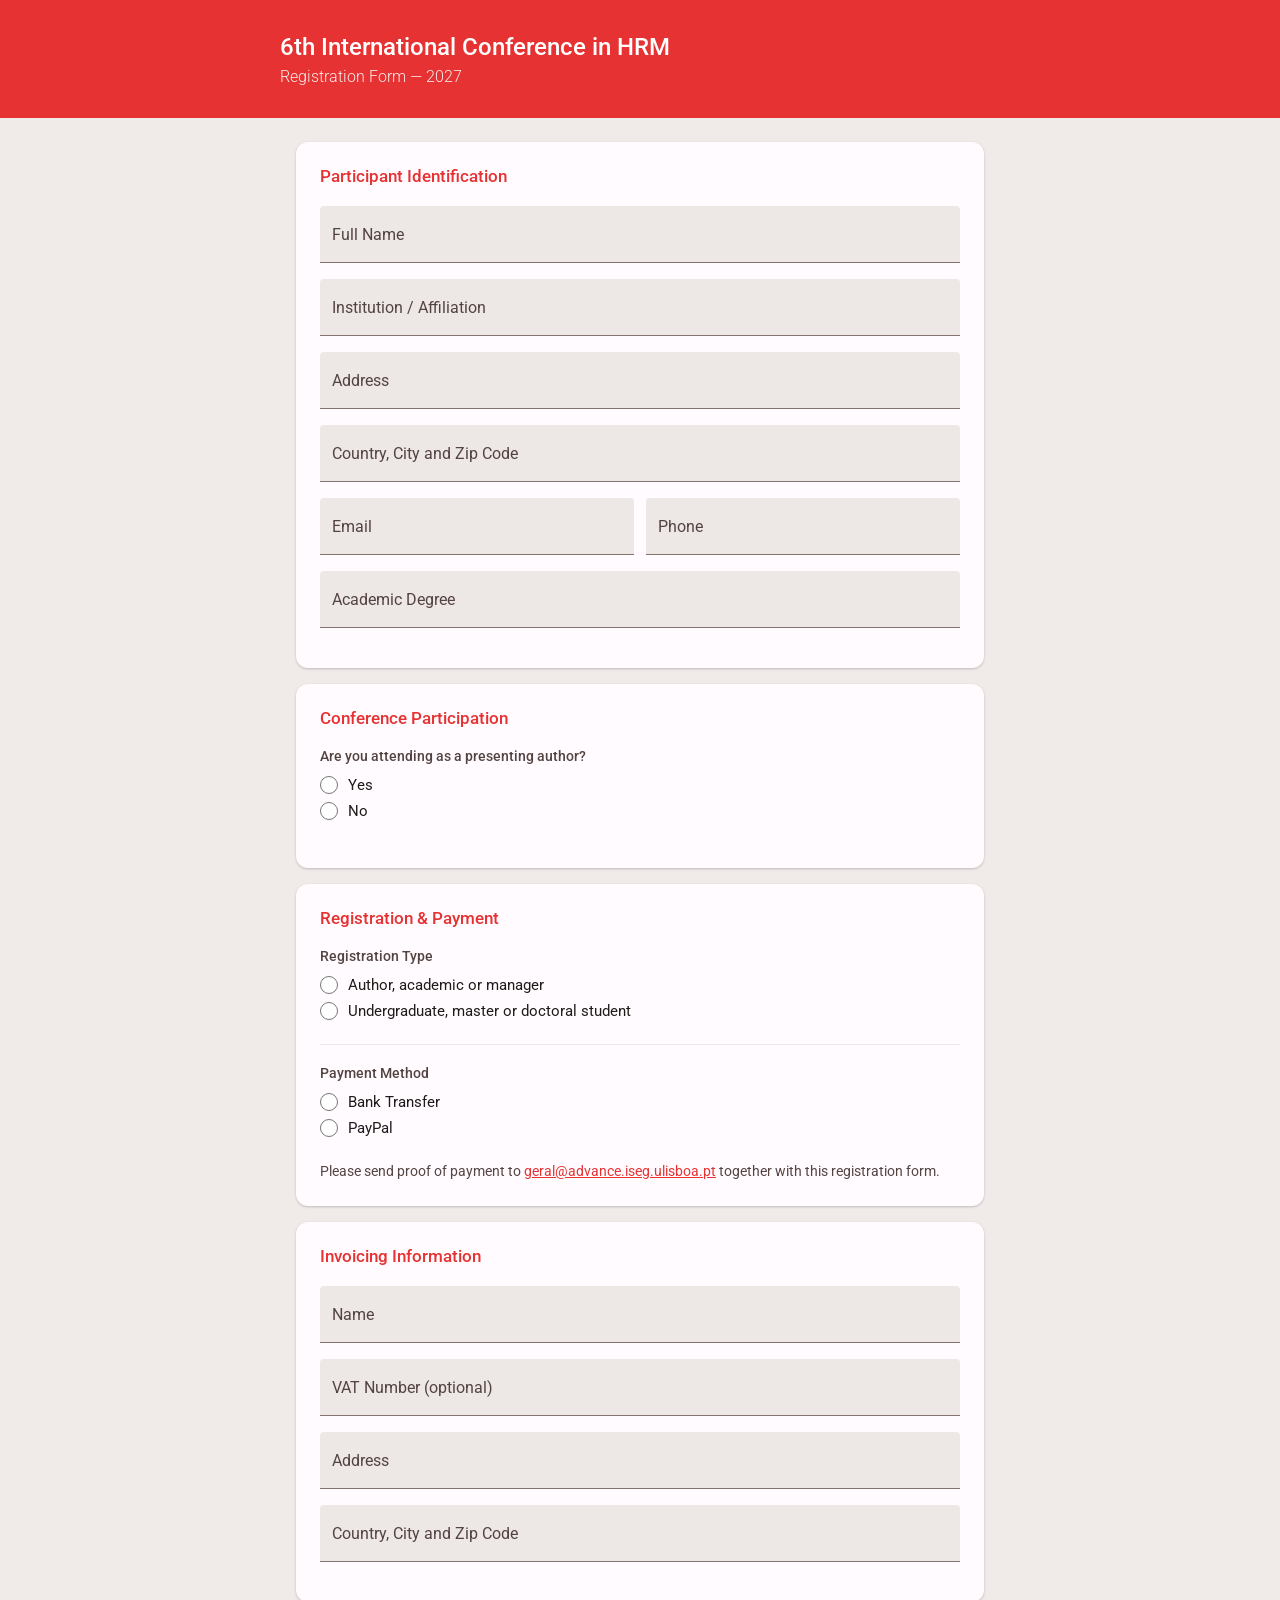
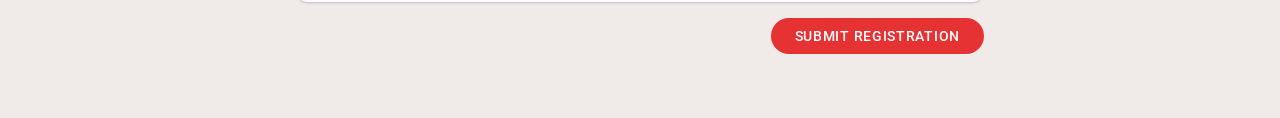
==== index.html @ ac009afc "Build frontend with native HTML/CSS/JS Registration form with four sections (participant ID, confere" ====
<!DOCTYPE html>
<html lang="en">
<head>
  <meta charset="UTF-8">
  <meta name="viewport" content="width=device-width, initial-scale=1.0">
  <title>ICHRM 2027 — Registration</title>
  <link rel="preconnect" href="https://fonts.googleapis.com">
  <link href="https://fonts.googleapis.com/css2?family=Roboto:ital,wght@0,300;0,400;0,500;0,700;1,400&display=swap" rel="stylesheet">
  <link rel="stylesheet" href="css/style.css">
  <script type="module" src="js/form.js"></script>
</head>
<body>

  <header class="site-header">
    <div class="site-header__inner">
      <h1 class="site-header__title">6th International Conference in HRM</h1>
      <p class="site-header__subtitle">Registration Form — 2027</p>
    </div>
  </header>

  <main class="page-main">

    <form id="registrationForm" novalidate>

      <!-- 1. Participant Identification -->
      <section class="form-card">
        <h2 class="form-card__title">Participant Identification</h2>

        <div class="field-row">
          <div class="text-field">
            <input id="name" name="name" type="text" placeholder=" " required>
            <label for="name">Full Name</label>
          </div>
        </div>
        <div class="field-row">
          <div class="text-field">
            <input id="institution" name="institution" type="text" placeholder=" " required>
            <label for="institution">Institution / Affiliation</label>
          </div>
        </div>
        <div class="field-row">
          <div class="text-field">
            <input id="address" name="address" type="text" placeholder=" " required>
            <label for="address">Address</label>
          </div>
        </div>
        <div class="field-row">
          <div class="text-field">
            <input id="countryCity" name="countryCity" type="text" placeholder=" " required>
            <label for="countryCity">Country, City and Zip Code</label>
          </div>
        </div>
        <div class="field-row field-row--two">
          <div class="text-field">
            <input id="email" name="email" type="email" placeholder=" " required>
            <label for="email">Email</label>
          </div>
          <div class="text-field">
            <input id="phone" name="phone" type="tel" placeholder=" " required>
            <label for="phone">Phone</label>
          </div>
        </div>
        <div class="field-row">
          <div class="text-field">
            <input id="academicDegree" name="academicDegree" type="text" placeholder=" " required>
            <label for="academicDegree">Academic Degree</label>
          </div>
        </div>
      </section>

      <!-- 2. Conference Participation -->
      <section class="form-card">
        <h2 class="form-card__title">Conference Participation</h2>

        <div class="radio-group">
          <p class="radio-group__label">Are you attending as a presenting author?</p>
          <label class="radio-label">
            <input type="radio" name="isAuthor" value="yes">
            <span>Yes</span>
          </label>
          <label class="radio-label">
            <input type="radio" name="isAuthor" value="no">
            <span>No</span>
          </label>
        </div>

        <div id="authorSection" hidden>
          <hr class="section-divider">

          <div class="field-row">
            <div class="text-field">
              <input id="paperTitle" name="paperTitle" type="text" placeholder=" ">
              <label for="paperTitle">Paper Title</label>
            </div>
          </div>

          <div class="radio-group">
            <p class="radio-group__label">Presentation Format</p>
            <label class="radio-label">
              <input type="radio" name="presentationFormat" value="onsite">
              <span>Onsite</span>
            </label>
            <label class="radio-label">
              <input type="radio" name="presentationFormat" value="online">
              <span>Online</span>
            </label>
          </div>

          <div class="file-upload">
            <p class="file-upload__label">Paper <span class="field-hint">(DOCX, max 20 MB)</span></p>
            <input type="file" id="paperInput" accept=".docx,application/vnd.openxmlformats-officedocument.wordprocessingml.document" hidden>
            <div class="file-upload__control">
              <button type="button" class="btn-outlined" id="paperBtn">Upload Paper</button>
              <span id="paperName" class="file-upload__name">No file selected</span>
            </div>
            <p id="paperError" class="inline-error" hidden></p>
          </div>
        </div>
      </section>

      <!-- 3. Registration & Payment -->
      <section class="form-card">
        <h2 class="form-card__title">Registration &amp; Payment</h2>

        <div class="radio-group">
          <p class="radio-group__label">Registration Type</p>
          <label class="radio-label">
            <input type="radio" name="registrationType" value="author_academic_manager">
            <span>Author, academic or manager</span>
          </label>
          <label class="radio-label">
            <input type="radio" name="registrationType" value="student">
            <span>Undergraduate, master or doctoral student</span>
          </label>
        </div>

        <div id="feeDisplay" class="fee-display" hidden>
          <span class="fee-display__label">Your registration fee:</span>
          <span class="fee-display__amount" id="feeAmount"></span>
          <span class="fee-display__period" id="feePeriod"></span>
        </div>

        <hr class="section-divider">

        <div class="radio-group">
          <p class="radio-group__label">Payment Method</p>
          <label class="radio-label">
            <input type="radio" name="paymentMethod" value="bank_transfer">
            <span>Bank Transfer</span>
          </label>
          <label class="radio-label">
            <input type="radio" name="paymentMethod" value="paypal">
            <span>PayPal</span>
          </label>
        </div>

        <div id="bankInfo" class="payment-info" hidden>
          <p><strong>IBAN:</strong> 0035 0371 0000 4045 1307 9</p>
          <p><strong>BIC / SWIFT:</strong> CGDIPTPL</p>
        </div>
        <div id="paypalInfo" class="payment-info" hidden>
          <p><strong>PayPal:</strong> geral@advance.iseg.ulisboa.pt</p>
        </div>
        <p class="payment-note">
          Please send proof of payment to
          <a href="mailto:geral@advance.iseg.ulisboa.pt">geral@advance.iseg.ulisboa.pt</a>
          together with this registration form.
        </p>
      </section>

      <!-- 4. Invoicing -->
      <section class="form-card">
        <h2 class="form-card__title">Invoicing Information</h2>

        <div class="field-row">
          <div class="text-field">
            <input id="invoiceName" name="invoiceName" type="text" placeholder=" " required>
            <label for="invoiceName">Name</label>
          </div>
        </div>
        <div class="field-row">
          <div class="text-field">
            <input id="vatNumber" name="vatNumber" type="text" placeholder=" ">
            <label for="vatNumber">VAT Number (optional)</label>
          </div>
        </div>
        <div class="field-row">
          <div class="text-field">
            <input id="invoiceAddress" name="invoiceAddress" type="text" placeholder=" " required>
            <label for="invoiceAddress">Address</label>
          </div>
        </div>
        <div class="field-row">
          <div class="text-field">
            <input id="invoiceCountryCity" name="invoiceCountryCity" type="text" placeholder=" " required>
            <label for="invoiceCountryCity">Country, City and Zip Code</label>
          </div>
        </div>
      </section>

      <!-- Submit -->
      <div class="submit-area">
        <p id="formErrors" class="form-errors" hidden></p>
        <button type="submit" class="btn-filled" id="submitBtn">Submit Registration</button>
      </div>

    </form>

    <!-- Success state -->
    <div id="successPanel" class="success-panel" hidden>
      <div class="success-panel__icon" aria-hidden="true">✓</div>
      <h2>Registration Submitted</h2>
      <p>
        Thank you for your registration. Please send your proof of payment to
        <a href="mailto:geral@advance.iseg.ulisboa.pt">geral@advance.iseg.ulisboa.pt</a>.
      </p>
      <p class="success-panel__id">Submission ID: <strong id="submissionId"></strong></p>
    </div>

  </main>

</body>
</html>
---- css/style.css ----
/* ── Variables ───────────────────────────────────────────────────────────── */
:root {
  --color-primary: #e63232;
  --color-on-primary: #ffffff;
  --color-primary-container: #ffdad6;
  --color-on-primary-container: #410002;
  --color-surface: #fffbff;
  --color-on-surface: #201a19;
  --color-surface-variant: #ede7e5;
  --color-on-surface-variant: #534341;
  --color-outline: #857370;
  --color-error: #ba1a1a;
}

/* ── Reset & Base ────────────────────────────────────────────────────────── */
*, *::before, *::after { box-sizing: border-box; margin: 0; padding: 0; }
[hidden] { display: none !important; }

body {
  font-family: 'Roboto', sans-serif;
  background-color: #f0eae9;
  color: var(--color-on-surface);
  min-height: 100vh;
}

a { color: var(--color-primary); }

/* ── Header ──────────────────────────────────────────────────────────────── */
.site-header {
  background-color: var(--color-primary);
  color: var(--color-on-primary);
  padding: 32px 24px;
}
.site-header__inner {
  max-width: 720px;
  margin: 0 auto;
}
.site-header__title {
  font-size: 1.5rem;
  font-weight: 500;
  line-height: 1.3;
}
.site-header__subtitle {
  font-size: 1rem;
  font-weight: 300;
  margin-top: 4px;
  opacity: 0.9;
}

/* ── Page Layout ─────────────────────────────────────────────────────────── */
.page-main {
  max-width: 720px;
  margin: 0 auto;
  padding: 24px 16px 64px;
}

/* ── Form Card ───────────────────────────────────────────────────────────── */
.form-card {
  background: var(--color-surface);
  border-radius: 12px;
  padding: 24px;
  margin-bottom: 16px;
  box-shadow: 0 1px 3px rgba(0, 0, 0, 0.12), 0 1px 2px rgba(0, 0, 0, 0.08);
}
.form-card__title {
  font-size: 1.05rem;
  font-weight: 500;
  color: var(--color-primary);
  margin-bottom: 20px;
}

/* ── Field Rows ──────────────────────────────────────────────────────────── */
.field-row {
  margin-bottom: 16px;
}
.field-row--two {
  display: grid;
  grid-template-columns: 1fr 1fr;
  gap: 12px;
}

/* ── Text Field (floating label) ─────────────────────────────────────────── */
.text-field {
  position: relative;
  background: var(--color-surface-variant);
  border-radius: 4px 4px 0 0;
  border-bottom: 1px solid var(--color-outline);
  width: 100%;
  transition: border-color 0.15s, border-width 0.15s;
}
.text-field:focus-within {
  border-bottom: 2px solid var(--color-primary);
}
.text-field input {
  display: block;
  width: 100%;
  padding: 22px 12px 8px;
  border: none;
  background: transparent;
  font-size: 1rem;
  font-family: 'Roboto', sans-serif;
  color: var(--color-on-surface);
  outline: none;
  min-height: 56px;
}
.text-field label {
  position: absolute;
  left: 12px;
  top: 50%;
  transform: translateY(-50%);
  font-size: 1rem;
  color: var(--color-on-surface-variant);
  pointer-events: none;
  transition: top 0.15s ease, font-size 0.15s ease, color 0.15s ease, transform 0.15s ease;
}
.text-field input:focus + label,
.text-field input:not(:placeholder-shown) + label {
  top: 10px;
  transform: none;
  font-size: 0.75rem;
  color: var(--color-primary);
}

/* ── Section Divider ─────────────────────────────────────────────────────── */
.section-divider {
  border: none;
  border-top: 1px solid var(--color-surface-variant);
  margin: 20px 0;
}

/* ── Radio Group ─────────────────────────────────────────────────────────── */
.radio-group {
  margin-bottom: 20px;
}
.radio-group__label {
  font-size: 0.875rem;
  color: var(--color-on-surface-variant);
  font-weight: 500;
  margin-bottom: 8px;
}
.radio-label {
  display: flex;
  align-items: center;
  gap: 10px;
  font-size: 0.95rem;
  cursor: pointer;
  padding: 4px 0;
  user-select: none;
}
.radio-label input[type="radio"] {
  width: 18px;
  height: 18px;
  accent-color: var(--color-primary);
  cursor: pointer;
  flex-shrink: 0;
}

/* ── Buttons ─────────────────────────────────────────────────────────────── */
.btn-filled {
  display: inline-flex;
  align-items: center;
  justify-content: center;
  background: var(--color-primary);
  color: var(--color-on-primary);
  border: none;
  border-radius: 20px;
  padding: 10px 24px;
  font-size: 0.875rem;
  font-weight: 500;
  font-family: 'Roboto', sans-serif;
  letter-spacing: 0.05em;
  text-transform: uppercase;
  cursor: pointer;
  transition: box-shadow 0.2s;
}
.btn-filled:hover {
  box-shadow: 0 2px 6px rgba(0, 0, 0, 0.3);
}
.btn-filled:disabled {
  opacity: 0.38;
  cursor: not-allowed;
  box-shadow: none;
}
.btn-outlined {
  display: inline-flex;
  align-items: center;
  justify-content: center;
  background: transparent;
  color: var(--color-primary);
  border: 1px solid var(--color-primary);
  border-radius: 20px;
  padding: 10px 24px;
  font-size: 0.875rem;
  font-weight: 500;
  font-family: 'Roboto', sans-serif;
  letter-spacing: 0.05em;
  text-transform: uppercase;
  cursor: pointer;
  transition: background 0.2s;
}
.btn-outlined:hover {
  background: rgba(230, 50, 50, 0.08);
}

/* ── File Upload ─────────────────────────────────────────────────────────── */
.file-upload {
  margin-top: 4px;
}
.file-upload__label {
  font-size: 0.875rem;
  color: var(--color-on-surface-variant);
  font-weight: 500;
  margin-bottom: 8px;
}
.file-upload__control {
  display: flex;
  align-items: center;
  gap: 12px;
  flex-wrap: wrap;
}
.file-upload__name {
  font-size: 0.875rem;
  color: var(--color-on-surface-variant);
}
.field-hint {
  font-weight: 300;
  color: var(--color-outline);
}
.inline-error {
  font-size: 0.8rem;
  color: var(--color-error);
  margin-top: 6px;
}

/* ── Fee Display ─────────────────────────────────────────────────────────── */
.fee-display {
  display: flex;
  align-items: baseline;
  gap: 8px;
  flex-wrap: wrap;
  background: var(--color-primary-container);
  color: var(--color-on-primary-container);
  border-radius: 8px;
  padding: 12px 16px;
  margin-bottom: 20px;
}
.fee-display__label {
  font-size: 0.875rem;
}
.fee-display__amount {
  font-size: 1.5rem;
  font-weight: 700;
}
.fee-display__period {
  font-size: 0.8rem;
  opacity: 0.75;
}

/* ── Payment Info ────────────────────────────────────────────────────────── */
.payment-info {
  background: var(--color-surface-variant);
  border-radius: 8px;
  padding: 12px 16px;
  margin-bottom: 12px;
  font-size: 0.9rem;
  line-height: 1.8;
}
.payment-note {
  font-size: 0.85rem;
  color: var(--color-on-surface-variant);
  margin-top: 8px;
  line-height: 1.5;
}

/* ── Submit Area ─────────────────────────────────────────────────────────── */
.submit-area {
  display: flex;
  flex-direction: column;
  align-items: flex-end;
  gap: 12px;
  margin-top: 8px;
}
.form-errors {
  width: 100%;
  background: #fce8e8;
  color: var(--color-error);
  border-radius: 8px;
  padding: 12px 16px;
  font-size: 0.875rem;
  line-height: 1.7;
  white-space: pre-line;
}

/* ── Success Panel ───────────────────────────────────────────────────────── */
.success-panel {
  background: var(--color-surface);
  border-radius: 12px;
  padding: 48px 24px;
  text-align: center;
  box-shadow: 0 1px 3px rgba(0, 0, 0, 0.12);
}
.success-panel__icon {
  font-size: 3rem;
  color: var(--color-primary);
  margin-bottom: 16px;
}
.success-panel h2 {
  font-size: 1.4rem;
  font-weight: 500;
  margin-bottom: 12px;
}
.success-panel p {
  color: var(--color-on-surface-variant);
  margin-bottom: 8px;
  line-height: 1.5;
}
.success-panel__id {
  margin-top: 16px;
  font-size: 0.9rem;
}

/* ── Responsive ──────────────────────────────────────────────────────────── */
@media (max-width: 480px) {
  .field-row--two {
    grid-template-columns: 1fr;
  }
  .site-header__title {
    font-size: 1.2rem;
  }
  .form-card {
    padding: 20px 16px;
  }
}
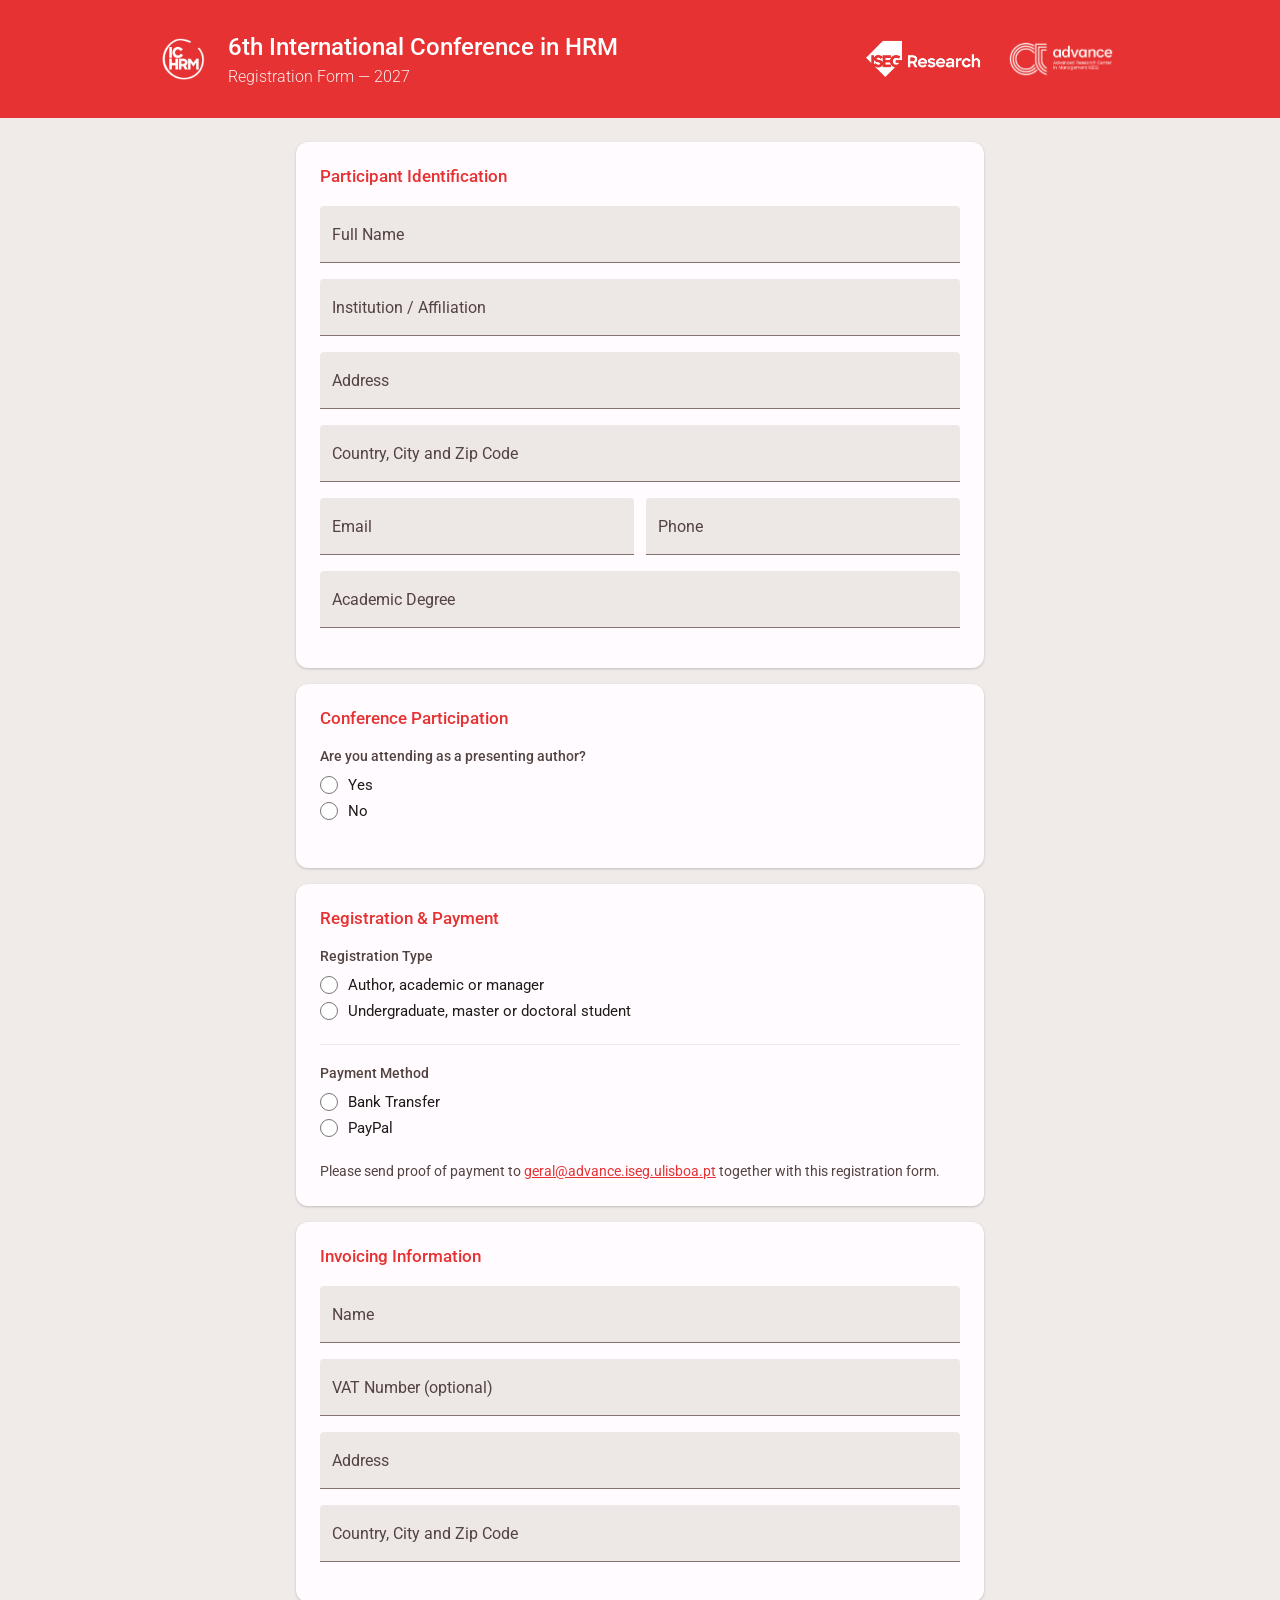
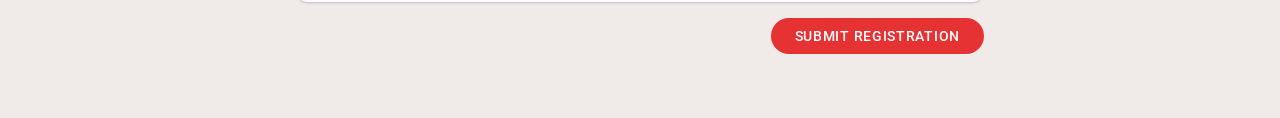
==== commit f6c44ac8: "Add logos to header and include banner in PDF output Header redesigned with ICHRM logo left, title c" ====
--- a/index.html
+++ b/index.html
@@ -13,8 +13,16 @@
 
   <header class="site-header">
     <div class="site-header__inner">
-      <h1 class="site-header__title">6th International Conference in HRM</h1>
-      <p class="site-header__subtitle">Registration Form — 2027</p>
+      <img src="assets/ICHRM-LOGO.png" alt="ICHRM" class="site-header__logo">
+      <div class="site-header__text">
+        <h1 class="site-header__title">6th International Conference in HRM</h1>
+        <p class="site-header__subtitle">Registration Form — 2027</p>
+      </div>
+      <div class="site-header__spacer"></div>
+      <div class="site-header__partners">
+        <img src="assets/ISEG-Research-LOGO.png" alt="ISEG Research" class="site-header__logo">
+        <img src="assets/Advance-LOGO.png" alt="Advance" class="site-header__logo">
+      </div>
     </div>
   </header>
 
@@ -92,6 +100,14 @@
               <input id="paperTitle" name="paperTitle" type="text" placeholder=" ">
               <label for="paperTitle">Paper Title</label>
             </div>
+          </div>
+
+          <div class="authors-section">
+            <div class="authors-section__header">
+              <p class="radio-group__label">Authors <span class="field-hint">(at least 1 required)</span></p>
+              <button type="button" class="btn-text" id="addAuthorBtn">+ Add Author</button>
+            </div>
+            <div id="authorsList"></div>
           </div>
 
           <div class="radio-group">
@@ -211,10 +227,71 @@
       <div class="success-panel__icon" aria-hidden="true">✓</div>
       <h2>Registration Submitted</h2>
       <p>
-        Thank you for your registration. Please send your proof of payment to
+        Thank you for your registration. Please save this form as a PDF and send it
+        together with your proof of payment to
         <a href="mailto:geral@advance.iseg.ulisboa.pt">geral@advance.iseg.ulisboa.pt</a>.
       </p>
       <p class="success-panel__id">Submission ID: <strong id="submissionId"></strong></p>
+      <button type="button" class="btn-filled" id="savePdfBtn">Save as PDF</button>
+    </div>
+
+    <!-- Print summary (hidden on screen, shown on print) -->
+    <div id="printSummary">
+      <div class="print-header">
+        <h1>6th International Conference in HRM — 2027</h1>
+        <h2>Registration Confirmation</h2>
+        <p class="print-meta">
+          Submission ID: <strong id="p-submissionId"></strong>
+          &nbsp;&nbsp;|&nbsp;&nbsp;
+          Date: <span id="p-date"></span>
+        </p>
+      </div>
+
+      <div class="print-section">
+        <h3>Participant Identification</h3>
+        <dl>
+          <div class="print-row"><dt>Full Name</dt><dd id="p-name"></dd></div>
+          <div class="print-row"><dt>Institution</dt><dd id="p-institution"></dd></div>
+          <div class="print-row"><dt>Address</dt><dd id="p-address"></dd></div>
+          <div class="print-row"><dt>Country, City, Zip</dt><dd id="p-countryCity"></dd></div>
+          <div class="print-row"><dt>Email</dt><dd id="p-email"></dd></div>
+          <div class="print-row"><dt>Phone</dt><dd id="p-phone"></dd></div>
+          <div class="print-row"><dt>Academic Degree</dt><dd id="p-academicDegree"></dd></div>
+        </dl>
+      </div>
+
+      <div class="print-section">
+        <h3>Conference Participation</h3>
+        <dl>
+          <div class="print-row"><dt>Presenting Author</dt><dd id="p-isAuthor"></dd></div>
+          <div class="print-row" id="p-row-paperTitle"><dt>Paper Title</dt><dd id="p-paperTitle"></dd></div>
+          <div id="p-authors-container"></div>
+          <div class="print-row" id="p-row-presentationFormat"><dt>Presentation Format</dt><dd id="p-presentationFormat"></dd></div>
+        </dl>
+      </div>
+
+      <div class="print-section">
+        <h3>Registration &amp; Payment</h3>
+        <dl>
+          <div class="print-row"><dt>Registration Type</dt><dd id="p-registrationType"></dd></div>
+          <div class="print-row"><dt>Registration Fee</dt><dd id="p-fee"></dd></div>
+          <div class="print-row"><dt>Payment Method</dt><dd id="p-paymentMethod"></dd></div>
+        </dl>
+      </div>
+
+      <div class="print-section">
+        <h3>Invoicing Information</h3>
+        <dl>
+          <div class="print-row"><dt>Name</dt><dd id="p-invoiceName"></dd></div>
+          <div class="print-row" id="p-row-vatNumber"><dt>VAT Number</dt><dd id="p-vatNumber"></dd></div>
+          <div class="print-row"><dt>Address</dt><dd id="p-invoiceAddress"></dd></div>
+          <div class="print-row"><dt>Country, City, Zip</dt><dd id="p-invoiceCountryCity"></dd></div>
+        </dl>
+      </div>
+
+      <div class="print-footer">
+        <p>Please send this form together with your proof of payment to <strong>geral@advance.iseg.ulisboa.pt</strong>.</p>
+      </div>
     </div>
 
   </main>
--- a/css/style.css
+++ b/css/style.css
@@ -32,8 +32,19 @@
   padding: 32px 24px;
 }
 .site-header__inner {
-  max-width: 720px;
+  max-width: 960px;
   margin: 0 auto;
+  display: flex;
+  align-items: center;
+  gap: 20px;
+}
+.site-header__logo {
+  height: 48px;
+  width: auto;
+  flex-shrink: 0;
+}
+.site-header__text {
+  flex-shrink: 0;
 }
 .site-header__title {
   font-size: 1.5rem;
@@ -45,6 +56,15 @@
   font-weight: 300;
   margin-top: 4px;
   opacity: 0.9;
+}
+.site-header__spacer {
+  flex: 1;
+}
+.site-header__partners {
+  display: flex;
+  align-items: center;
+  gap: 16px;
+  flex-shrink: 0;
 }
 
 /* ── Page Layout ─────────────────────────────────────────────────────────── */
@@ -202,6 +222,64 @@
   background: rgba(230, 50, 50, 0.08);
 }
 
+/* ── Authors ─────────────────────────────────────────────────────────────── */
+.authors-section {
+  margin-bottom: 20px;
+}
+.authors-section__header {
+  display: flex;
+  align-items: center;
+  justify-content: space-between;
+  margin-bottom: 8px;
+}
+.author-entry {
+  border: 1px solid var(--color-surface-variant);
+  border-radius: 8px;
+  padding: 12px;
+  margin-bottom: 8px;
+}
+.author-entry__header {
+  display: flex;
+  align-items: center;
+  justify-content: space-between;
+  margin-bottom: 10px;
+}
+.author-entry__label {
+  font-size: 0.8rem;
+  font-weight: 500;
+  text-transform: uppercase;
+  letter-spacing: 0.06em;
+  color: var(--color-on-surface-variant);
+}
+.btn-text {
+  background: none;
+  border: none;
+  color: var(--color-primary);
+  font-size: 0.875rem;
+  font-weight: 500;
+  font-family: 'Roboto', sans-serif;
+  cursor: pointer;
+  padding: 4px 8px;
+  border-radius: 4px;
+}
+.btn-text:hover {
+  background: rgba(230, 50, 50, 0.08);
+}
+.btn-remove-author {
+  background: none;
+  border: none;
+  color: var(--color-outline);
+  font-size: 0.8rem;
+  font-family: 'Roboto', sans-serif;
+  cursor: pointer;
+  padding: 2px 6px;
+  border-radius: 4px;
+}
+.btn-remove-author:hover {
+  color: var(--color-error);
+  background: rgba(186, 26, 26, 0.08);
+}
+
 /* ── File Upload ─────────────────────────────────────────────────────────── */
 .file-upload {
   margin-top: 4px;
@@ -319,6 +397,90 @@
   font-size: 0.9rem;
 }
 
+/* ── Print Summary (hidden on screen) ───────────────────────────────────── */
+#printSummary {
+  display: none;
+}
+
+/* ── Print ───────────────────────────────────────────────────────────────── */
+@media print {
+  body { background: white; }
+
+  #registrationForm,
+  #successPanel { display: none !important; }
+
+  .site-header {
+    print-color-adjust: exact;
+    -webkit-print-color-adjust: exact;
+  }
+
+  .page-main { padding: 0; max-width: none; }
+
+  #printSummary {
+    display: block;
+    font-family: 'Roboto', sans-serif;
+    color: #000;
+    padding: 24px;
+  }
+
+  .print-header {
+    border-bottom: 2px solid #e63232;
+    padding-bottom: 12px;
+    margin-bottom: 24px;
+  }
+  .print-header h1 {
+    font-size: 1.1rem;
+    font-weight: 700;
+    color: #e63232;
+  }
+  .print-header h2 {
+    font-size: 0.95rem;
+    font-weight: 400;
+    margin-top: 4px;
+  }
+  .print-meta {
+    font-size: 0.8rem;
+    color: #555;
+    margin-top: 8px;
+  }
+
+  .print-section {
+    margin-bottom: 20px;
+    break-inside: avoid;
+  }
+  .print-section h3 {
+    font-size: 0.8rem;
+    font-weight: 700;
+    text-transform: uppercase;
+    letter-spacing: 0.06em;
+    color: #e63232;
+    border-bottom: 1px solid #ddd;
+    padding-bottom: 4px;
+    margin-bottom: 10px;
+  }
+  .print-row {
+    display: flex;
+    gap: 8px;
+    margin-bottom: 5px;
+    font-size: 0.875rem;
+  }
+  .print-row dt {
+    width: 180px;
+    flex-shrink: 0;
+    color: #555;
+    font-weight: 500;
+  }
+  .print-row dd { flex: 1; }
+
+  .print-footer {
+    margin-top: 32px;
+    padding-top: 10px;
+    border-top: 1px solid #ddd;
+    font-size: 0.8rem;
+    color: #555;
+  }
+}
+
 /* ── Responsive ──────────────────────────────────────────────────────────── */
 @media (max-width: 480px) {
   .field-row--two {
